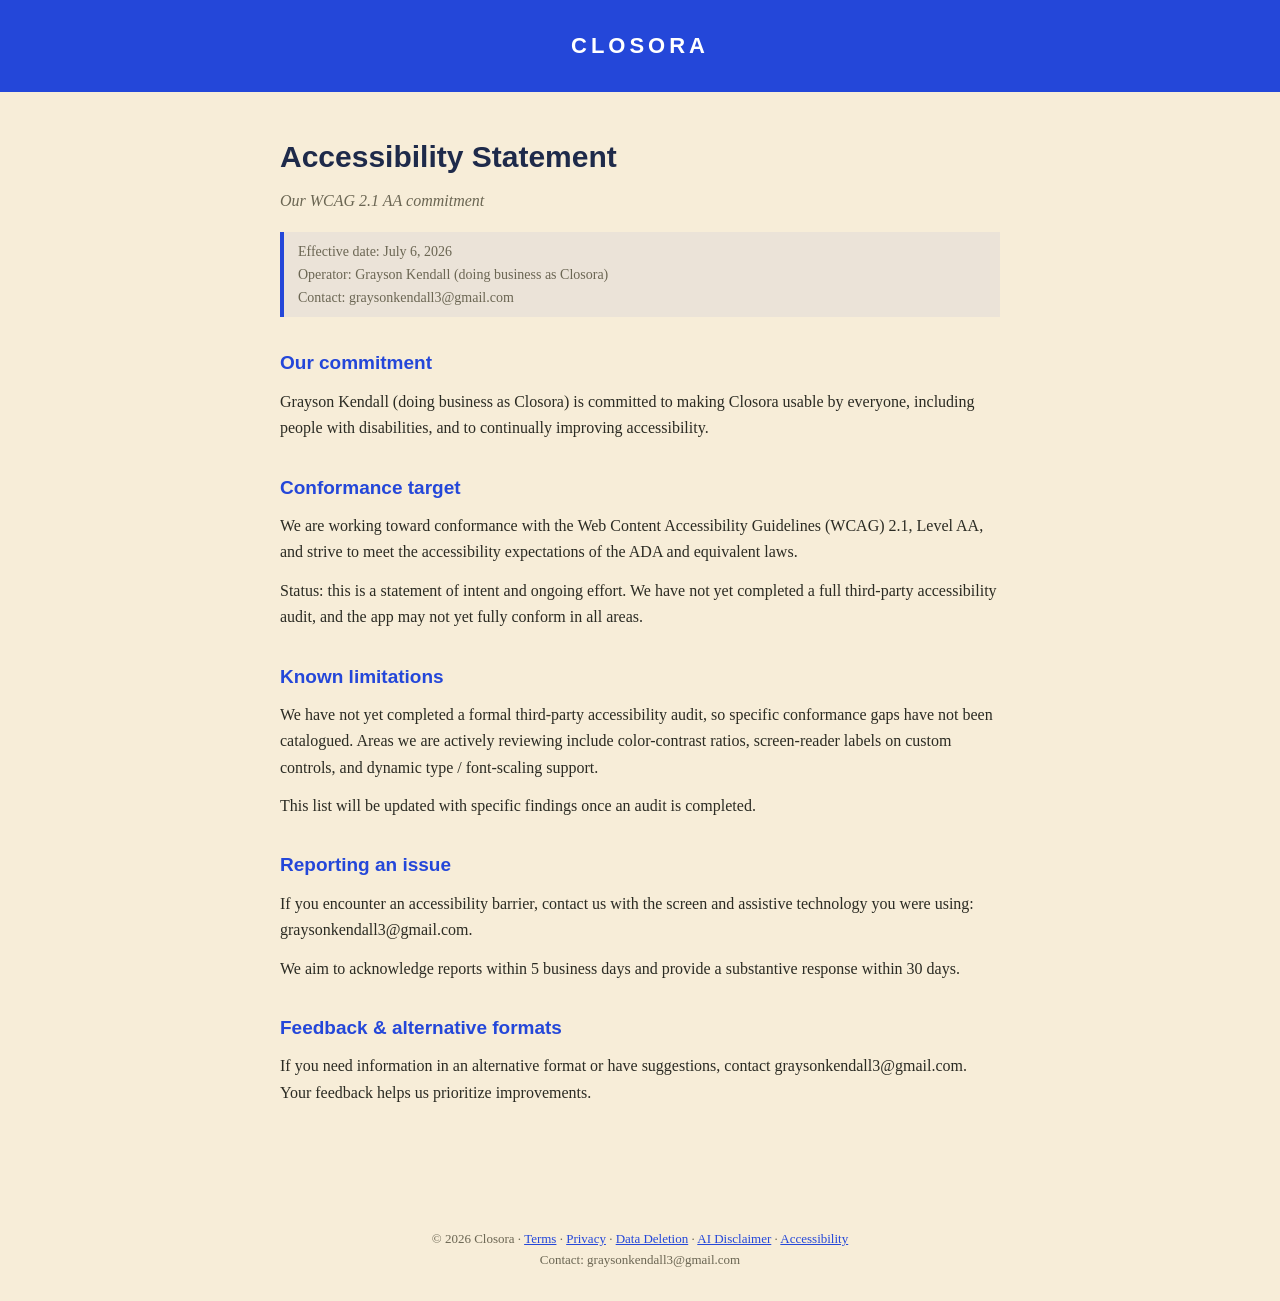
==== accessibility/index.html @ 4fdc5ac1 "Closora site: landing + legal pages (terms, privacy, data deletion, AI disclaimer, accessibility) Co" ====
<!doctype html>
<html lang="en">
<head>
<meta charset="utf-8">
<meta name="viewport" content="width=device-width, initial-scale=1">
<title>Accessibility Statement — Closora</title>
<style>
:root{--blue:#2447D9;--cream:#F7EDD8;--navy:#1E2A4A;--ink:#2b2b23}
*{box-sizing:border-box;margin:0;padding:0}
body{font-family:Georgia,'Times New Roman',serif;background:var(--cream);color:var(--ink);line-height:1.65}
header{background:var(--blue);padding:28px 20px;text-align:center}
header a{color:#fff;text-decoration:none;font-family:Verdana,Arial,sans-serif;font-weight:bold;font-size:22px;letter-spacing:4px}
main{max-width:760px;margin:0 auto;padding:40px 20px 80px}
h1{font-family:Verdana,Arial,sans-serif;color:var(--navy);font-size:30px;margin-bottom:6px}
.subtitle{color:#6b6653;font-style:italic;margin-bottom:18px}
.meta{font-size:14px;color:#6b6653;border-left:4px solid var(--blue);padding:8px 14px;background:rgba(36,71,217,.06);margin-bottom:28px}
h2{font-family:Verdana,Arial,sans-serif;color:var(--blue);font-size:19px;margin:30px 0 10px}
p{margin-bottom:12px}
footer{text-align:center;padding:30px 20px;font-size:13px;color:#6b6653}
footer a{color:var(--blue)}
.cards{display:grid;grid-template-columns:repeat(auto-fit,minmax(220px,1fr));gap:16px;margin-top:30px}
.card{display:block;background:#fff;border:2px solid var(--navy);border-radius:10px;padding:20px;text-decoration:none;color:var(--ink);box-shadow:4px 4px 0 var(--navy)}
.card b{display:block;color:var(--blue);font-family:Verdana,Arial,sans-serif;margin-bottom:6px}
.hero{text-align:center;padding:30px 0 10px}
.hero h1{font-size:34px}
.hero p{max-width:520px;margin:14px auto;color:#55503f}
</style>
</head>
<body>
<header><a href="/">CLOSORA</a></header>
<main>
<h1>Accessibility Statement</h1>
<p class="subtitle">Our WCAG 2.1 AA commitment</p>
<div class="meta">Effective date: July 6, 2026<br>Operator: Grayson Kendall (doing business as Closora)<br>Contact: graysonkendall3@gmail.com</div>
<h2>Our commitment</h2>
<p>Grayson Kendall (doing business as Closora) is committed to making Closora usable by everyone, including people with disabilities, and to continually improving accessibility.</p>
<h2>Conformance target</h2>
<p>We are working toward conformance with the Web Content Accessibility Guidelines (WCAG) 2.1, Level AA, and strive to meet the accessibility expectations of the ADA and equivalent laws.</p>
<p>Status: this is a statement of intent and ongoing effort. We have not yet completed a full third-party accessibility audit, and the app may not yet fully conform in all areas.</p>
<h2>Known limitations</h2>
<p>We have not yet completed a formal third-party accessibility audit, so specific conformance gaps have not been catalogued. Areas we are actively reviewing include color-contrast ratios, screen-reader labels on custom controls, and dynamic type / font-scaling support.</p>
<p>This list will be updated with specific findings once an audit is completed.</p>
<h2>Reporting an issue</h2>
<p>If you encounter an accessibility barrier, contact us with the screen and assistive technology you were using: graysonkendall3@gmail.com.</p>
<p>We aim to acknowledge reports within 5 business days and provide a substantive response within 30 days.</p>
<h2>Feedback &amp; alternative formats</h2>
<p>If you need information in an alternative format or have suggestions, contact graysonkendall3@gmail.com. Your feedback helps us prioritize improvements.</p>

</main>
<footer>
&copy; 2026 Closora &middot; <a href="/terms/">Terms</a> &middot; <a href="/privacy/">Privacy</a> &middot; <a href="/data-deletion/">Data Deletion</a> &middot; <a href="/ai-disclaimer/">AI Disclaimer</a> &middot; <a href="/accessibility/">Accessibility</a><br>
Contact: graysonkendall3@gmail.com
</footer>
</body>
</html>
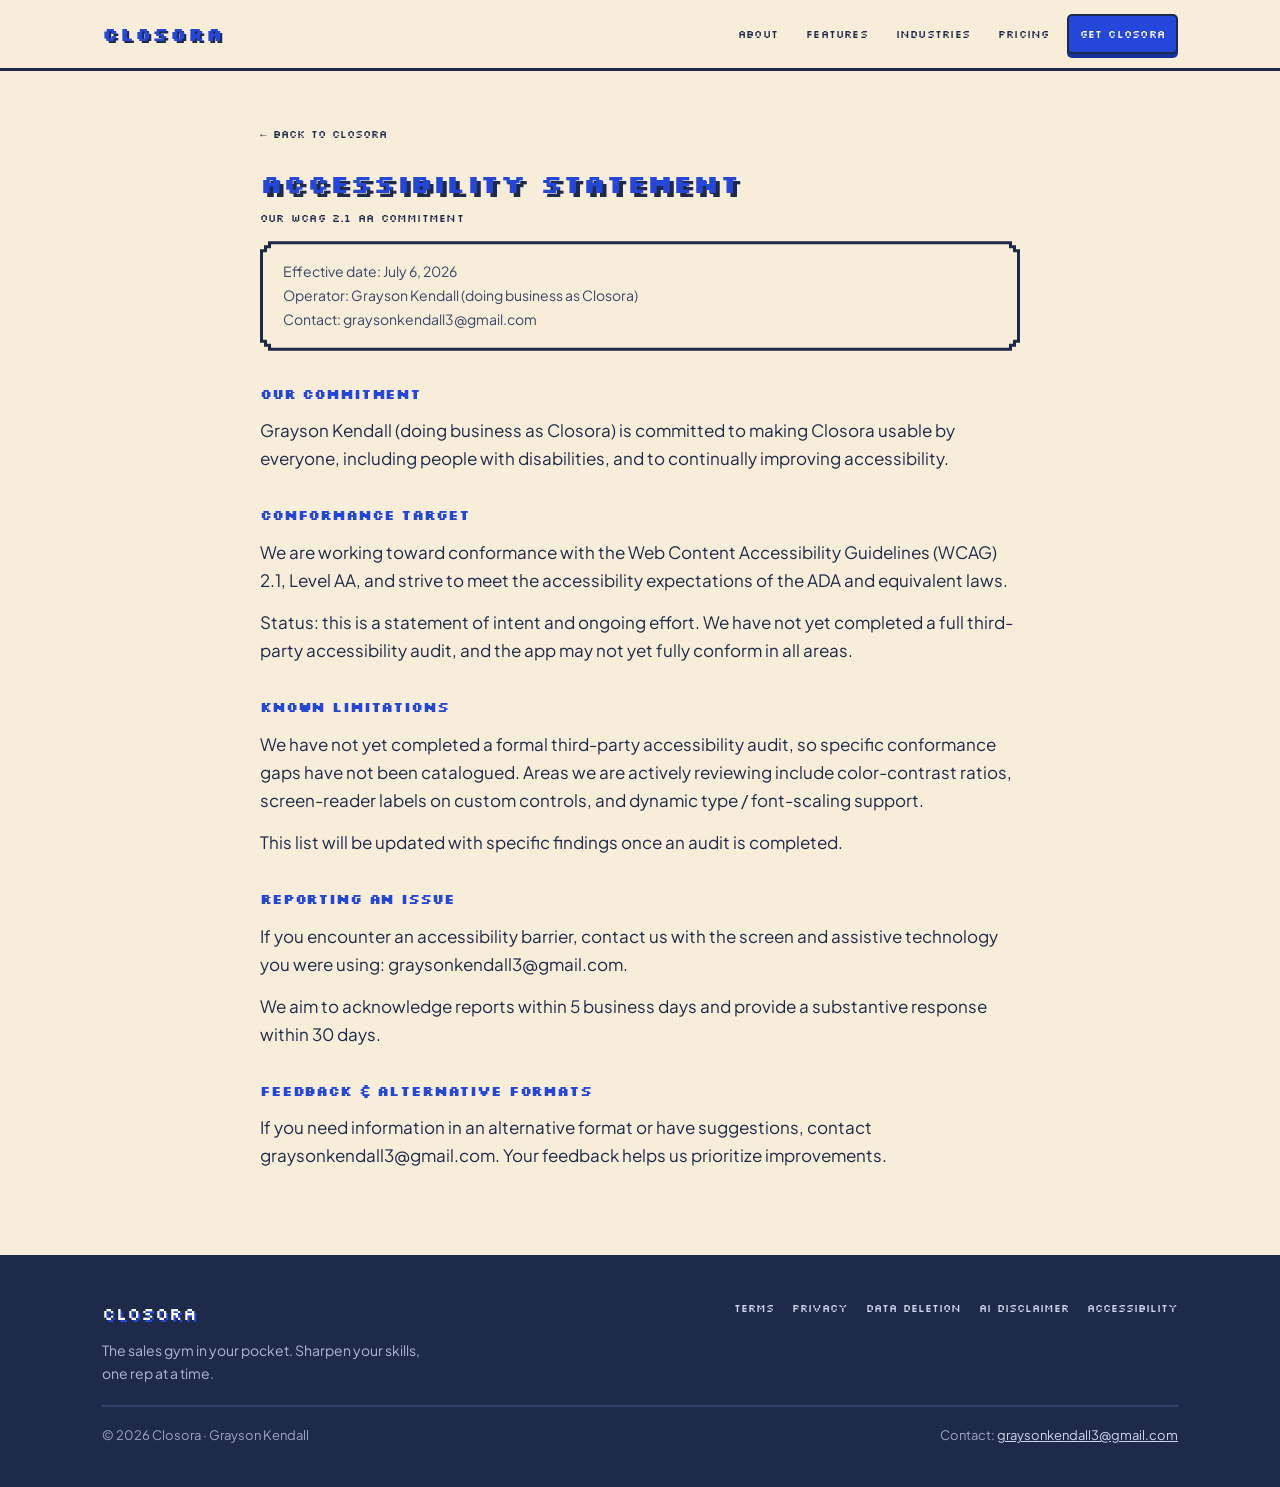
==== commit 1deb9c1c: "Redesign: full pixel-art brand (Silkscreen/Jakarta, pixel panels, toy keys), About + features + pric" ====
--- a/accessibility/index.html
+++ b/accessibility/index.html
@@ -4,52 +4,89 @@
 <meta charset="utf-8">
 <meta name="viewport" content="width=device-width, initial-scale=1">
 <title>Accessibility Statement — Closora</title>
-<style>
-:root{--blue:#2447D9;--cream:#F7EDD8;--navy:#1E2A4A;--ink:#2b2b23}
-*{box-sizing:border-box;margin:0;padding:0}
-body{font-family:Georgia,'Times New Roman',serif;background:var(--cream);color:var(--ink);line-height:1.65}
-header{background:var(--blue);padding:28px 20px;text-align:center}
-header a{color:#fff;text-decoration:none;font-family:Verdana,Arial,sans-serif;font-weight:bold;font-size:22px;letter-spacing:4px}
-main{max-width:760px;margin:0 auto;padding:40px 20px 80px}
-h1{font-family:Verdana,Arial,sans-serif;color:var(--navy);font-size:30px;margin-bottom:6px}
-.subtitle{color:#6b6653;font-style:italic;margin-bottom:18px}
-.meta{font-size:14px;color:#6b6653;border-left:4px solid var(--blue);padding:8px 14px;background:rgba(36,71,217,.06);margin-bottom:28px}
-h2{font-family:Verdana,Arial,sans-serif;color:var(--blue);font-size:19px;margin:30px 0 10px}
-p{margin-bottom:12px}
-footer{text-align:center;padding:30px 20px;font-size:13px;color:#6b6653}
-footer a{color:var(--blue)}
-.cards{display:grid;grid-template-columns:repeat(auto-fit,minmax(220px,1fr));gap:16px;margin-top:30px}
-.card{display:block;background:#fff;border:2px solid var(--navy);border-radius:10px;padding:20px;text-decoration:none;color:var(--ink);box-shadow:4px 4px 0 var(--navy)}
-.card b{display:block;color:var(--blue);font-family:Verdana,Arial,sans-serif;margin-bottom:6px}
-.hero{text-align:center;padding:30px 0 10px}
-.hero h1{font-size:34px}
-.hero p{max-width:520px;margin:14px auto;color:#55503f}
-</style>
+<meta name="description" content="Closora's accessibility commitment — working toward WCAG 2.1 Level AA.">
+<link rel="canonical" href="https://closoraapp.com/accessibility/">
+<meta name="theme-color" content="#F7EDD8">
+<meta property="og:type" content="website">
+<meta property="og:site_name" content="Closora">
+<meta property="og:title" content="Accessibility Statement — Closora">
+<meta property="og:description" content="Our WCAG 2.1 AA commitment.">
+<meta property="og:url" content="https://closoraapp.com/accessibility/">
+<meta property="og:image" content="https://closoraapp.com/assets/pose-1.png">
+<link rel="preconnect" href="https://fonts.googleapis.com">
+<link rel="preconnect" href="https://fonts.gstatic.com" crossorigin>
+<link href="https://fonts.googleapis.com/css2?family=Silkscreen:wght@400;700&family=Plus+Jakarta+Sans:wght@400;500;600;700&display=swap" rel="stylesheet">
+<link rel="stylesheet" href="/assets/site.css">
 </head>
 <body>
-<header><a href="/">CLOSORA</a></header>
-<main>
-<h1>Accessibility Statement</h1>
-<p class="subtitle">Our WCAG 2.1 AA commitment</p>
-<div class="meta">Effective date: July 6, 2026<br>Operator: Grayson Kendall (doing business as Closora)<br>Contact: graysonkendall3@gmail.com</div>
-<h2>Our commitment</h2>
-<p>Grayson Kendall (doing business as Closora) is committed to making Closora usable by everyone, including people with disabilities, and to continually improving accessibility.</p>
-<h2>Conformance target</h2>
-<p>We are working toward conformance with the Web Content Accessibility Guidelines (WCAG) 2.1, Level AA, and strive to meet the accessibility expectations of the ADA and equivalent laws.</p>
-<p>Status: this is a statement of intent and ongoing effort. We have not yet completed a full third-party accessibility audit, and the app may not yet fully conform in all areas.</p>
-<h2>Known limitations</h2>
-<p>We have not yet completed a formal third-party accessibility audit, so specific conformance gaps have not been catalogued. Areas we are actively reviewing include color-contrast ratios, screen-reader labels on custom controls, and dynamic type / font-scaling support.</p>
-<p>This list will be updated with specific findings once an audit is completed.</p>
-<h2>Reporting an issue</h2>
-<p>If you encounter an accessibility barrier, contact us with the screen and assistive technology you were using: graysonkendall3@gmail.com.</p>
-<p>We aim to acknowledge reports within 5 business days and provide a substantive response within 30 days.</p>
-<h2>Feedback &amp; alternative formats</h2>
-<p>If you need information in an alternative format or have suggestions, contact graysonkendall3@gmail.com. Your feedback helps us prioritize improvements.</p>
+<a class="skip" href="#main">Skip to content</a>
 
+<header class="site-header">
+  <div class="wrap">
+    <a class="brand" href="/">CLOSORA</a>
+    <nav class="nav" aria-label="Primary">
+      <a href="/#about">About</a>
+      <a href="/#features">Features</a>
+      <a href="/#industries">Industries</a>
+      <a href="/#pricing">Pricing</a>
+      <a class="nav-cta" href="/#get">Get Closora</a>
+    </nav>
+  </div>
+</header>
+
+<main id="main" class="legal">
+  <div class="wrap">
+    <div class="legal__inner">
+      <a class="back" href="/">&larr; Back to Closora</a>
+      <h1 class="px-title">Accessibility Statement</h1>
+      <p class="legal__sub">Our WCAG 2.1 AA commitment</p>
+      <div class="legal__meta panel panel--cream">
+        <div class="panel__in">
+          Effective date: July 6, 2026<br>
+          Operator: Grayson Kendall (doing business as Closora)<br>
+          Contact: graysonkendall3@gmail.com
+        </div>
+      </div>
+
+      <h2>Our commitment</h2>
+      <p>Grayson Kendall (doing business as Closora) is committed to making Closora usable by everyone, including people with disabilities, and to continually improving accessibility.</p>
+      <h2>Conformance target</h2>
+      <p>We are working toward conformance with the Web Content Accessibility Guidelines (WCAG) 2.1, Level AA, and strive to meet the accessibility expectations of the ADA and equivalent laws.</p>
+      <p>Status: this is a statement of intent and ongoing effort. We have not yet completed a full third-party accessibility audit, and the app may not yet fully conform in all areas.</p>
+      <h2>Known limitations</h2>
+      <p>We have not yet completed a formal third-party accessibility audit, so specific conformance gaps have not been catalogued. Areas we are actively reviewing include color-contrast ratios, screen-reader labels on custom controls, and dynamic type / font-scaling support.</p>
+      <p>This list will be updated with specific findings once an audit is completed.</p>
+      <h2>Reporting an issue</h2>
+      <p>If you encounter an accessibility barrier, contact us with the screen and assistive technology you were using: graysonkendall3@gmail.com.</p>
+      <p>We aim to acknowledge reports within 5 business days and provide a substantive response within 30 days.</p>
+      <h2>Feedback &amp; alternative formats</h2>
+      <p>If you need information in an alternative format or have suggestions, contact graysonkendall3@gmail.com. Your feedback helps us prioritize improvements.</p>
+    </div>
+  </div>
 </main>
-<footer>
-&copy; 2026 Closora &middot; <a href="/terms/">Terms</a> &middot; <a href="/privacy/">Privacy</a> &middot; <a href="/data-deletion/">Data Deletion</a> &middot; <a href="/ai-disclaimer/">AI Disclaimer</a> &middot; <a href="/accessibility/">Accessibility</a><br>
-Contact: graysonkendall3@gmail.com
+
+<footer class="site-footer">
+  <div class="wrap">
+    <div class="footer__top">
+      <div>
+        <div class="footer__brand">CLOSORA</div>
+        <p class="footer__tag">The sales gym in your pocket. Sharpen your skills, one rep at a time.</p>
+      </div>
+      <nav class="footer__links" aria-label="Legal">
+        <a href="/terms/">Terms</a>
+        <a href="/privacy/">Privacy</a>
+        <a href="/data-deletion/">Data Deletion</a>
+        <a href="/ai-disclaimer/">AI Disclaimer</a>
+        <a href="/accessibility/">Accessibility</a>
+      </nav>
+    </div>
+    <div class="footer__bottom">
+      <span>&copy; 2026 Closora · Grayson Kendall</span>
+      <span>Contact: <a href="mailto:graysonkendall3@gmail.com">graysonkendall3@gmail.com</a></span>
+    </div>
+  </div>
 </footer>
+
+<script src="/assets/site.js" defer></script>
 </body>
-</html>+</html>
--- a/assets/site.css
+++ b/assets/site.css
@@ -0,0 +1,407 @@
+/* ===========================================================
+   Closora — shared brand stylesheet
+   Pixel-toy design system: cream + royal blue + navy borders.
+   Fonts: Silkscreen (display/labels), Plus Jakarta Sans (body).
+   =========================================================== */
+
+:root{
+  --blue:#2447D9;
+  --blue-edge:#1730A0;      /* darker same-hue underside for keys */
+  --blue-deep:#16308F;
+  --cream:#F7EDD8;
+  --cream-2:#F1E4C8;        /* slightly deeper cream for bands */
+  --navy:#1E2A4A;           /* ink + borders */
+  --amber:#C77F12;
+  --amber-edge:#8A5709;
+  --emerald:#15803D;
+  --emerald-edge:#0C5127;
+  --white:#ffffff;
+  --ink:#1E2A4A;            /* body text = navy */
+  --muted:#3B4668;          /* muted body, AA on cream */
+  --font-px:'Silkscreen', ui-monospace, monospace;
+  --font-body:'Plus Jakarta Sans', system-ui, -apple-system, Segoe UI, Roboto, sans-serif;
+
+  /* Signature stepped "8-bit" corner (2 steps of 4px). Reused on every panel. */
+  --px-corner:polygon(
+    0 8px, 4px 8px, 4px 4px, 8px 4px, 8px 0,
+    calc(100% - 8px) 0, calc(100% - 8px) 4px, calc(100% - 4px) 4px, calc(100% - 4px) 8px, 100% 8px,
+    100% calc(100% - 8px), calc(100% - 4px) calc(100% - 8px), calc(100% - 4px) calc(100% - 4px), calc(100% - 8px) calc(100% - 4px), calc(100% - 8px) 100%,
+    8px 100%, 8px calc(100% - 4px), 4px calc(100% - 4px), 4px calc(100% - 8px), 0 calc(100% - 8px)
+  );
+}
+
+*{box-sizing:border-box}
+html{scroll-behavior:smooth}
+body{
+  margin:0;
+  background:var(--cream);
+  color:var(--ink);
+  font-family:var(--font-body);
+  font-size:17px;
+  line-height:1.65;
+  -webkit-font-smoothing:antialiased;
+  text-rendering:optimizeLegibility;
+  overflow-x:hidden;
+}
+img{max-width:100%;height:auto;display:block}
+a{color:var(--blue)}
+
+/* Let grid/flex items shrink below their content's intrinsic width so wide
+   pixel art + Silkscreen text never force the page wider than the viewport. */
+.hero__copy,.hero__art,.hero__cta,
+.feature>*,.mgr>*,.plan,.stat,
+.cta-band .wrap>*,.footer__top>*{min-width:0}
+
+/* Crisp pixel art everywhere it matters */
+.pixelated{image-rendering:pixelated;image-rendering:crisp-edges}
+
+/* Accessible skip link */
+.skip{
+  position:absolute;left:-999px;top:0;z-index:200;
+  background:var(--navy);color:#fff;padding:12px 18px;
+  font-family:var(--font-px);font-size:12px;border-radius:0 0 6px 0;
+}
+.skip:focus{left:0}
+
+/* Focus states — visible, on-brand */
+a:focus-visible,button:focus-visible,.key:focus-visible{
+  outline:3px solid var(--amber);
+  outline-offset:3px;
+}
+
+.wrap{width:100%;max-width:1120px;margin:0 auto;padding:0 22px}
+
+/* ---------- Pixel headings (blue + navy 3D offset) ---------- */
+.px-title{
+  font-family:var(--font-px);font-weight:700;
+  color:var(--blue);
+  text-shadow:4px 4px 0 var(--navy);
+  line-height:1.15;letter-spacing:.01em;
+  margin:0;
+}
+.px-eyebrow{
+  font-family:var(--font-px);font-weight:400;
+  font-size:12px;letter-spacing:.06em;text-transform:uppercase;
+  color:var(--amber);margin:0 0 14px;
+}
+
+/* ---------- Pixel panel (two-layer: navy border + stepped corners + hard shadow) ---------- */
+.panel{
+  --fill:var(--white);
+  position:relative;
+  background:var(--navy);            /* becomes the 3px border */
+  clip-path:var(--px-corner);
+  padding:3px;
+  filter:drop-shadow(6px 6px 0 var(--navy));
+}
+.panel::before{
+  content:"";position:absolute;inset:3px;
+  background:var(--fill);
+  clip-path:var(--px-corner);
+  z-index:0;
+}
+.panel__in{position:relative;z-index:1;padding:26px 28px}
+.panel--blue{--fill:var(--blue)}
+.panel--blue .panel__in{color:#fff}
+.panel--cream{--fill:var(--cream)}
+
+/* ---------- Toy-key buttons ---------- */
+.key{
+  font-family:var(--font-px);font-weight:700;
+  font-size:13px;letter-spacing:.02em;text-transform:uppercase;
+  display:inline-flex;align-items:center;justify-content:center;gap:.55em;
+  padding:15px 26px;min-height:52px;
+  color:#fff;background:var(--blue);
+  border:3px solid var(--navy);border-radius:5px;
+  box-shadow:0 6px 0 0 var(--blue-edge);
+  cursor:pointer;text-decoration:none;
+  max-width:100%;white-space:normal;text-align:center;line-height:1.3;
+  transition:transform .07s ease, box-shadow .07s ease, filter .07s ease;
+}
+.key:hover{filter:brightness(1.05)}
+.key:active{transform:translateY(6px);box-shadow:0 0 0 0 var(--blue-edge)}
+.key--amber{background:var(--amber);color:var(--navy);box-shadow:0 6px 0 0 var(--amber-edge)}
+.key--amber:active{box-shadow:0 0 0 0 var(--amber-edge)}
+.key--emerald{background:var(--emerald);box-shadow:0 6px 0 0 var(--emerald-edge)}
+.key--emerald:active{box-shadow:0 0 0 0 var(--emerald-edge)}
+.key--ghost{background:var(--white);color:var(--navy);box-shadow:0 6px 0 0 #cbd0dd}
+.key--ghost:active{box-shadow:0 0 0 0 #cbd0dd}
+.key[aria-disabled="true"]{cursor:default}
+.key[aria-disabled="true"]:active{transform:none}
+
+.key--sm{font-size:11px;padding:11px 18px;min-height:44px;box-shadow:0 5px 0 0 var(--blue-edge)}
+.key--sm:active{box-shadow:0 0 0 0 var(--blue-edge)}
+
+/* ---------- Pixel chips / tags ---------- */
+.chip{
+  display:inline-flex;align-items:center;gap:.4em;
+  font-family:var(--font-px);font-size:11px;letter-spacing:.02em;
+  background:var(--white);color:var(--navy);
+  border:3px solid var(--navy);border-radius:4px;
+  padding:8px 12px;
+}
+.chip--amber{background:var(--amber);color:var(--navy)}
+.chip--emerald{background:var(--emerald);color:#fff}
+.chip--blue{background:var(--blue);color:#fff}
+
+/* ===========================================================
+   HEADER (sticky, compresses + gains hard shadow on scroll)
+   =========================================================== */
+.site-header{
+  position:sticky;top:0;z-index:100;
+  background:var(--cream);
+  border-bottom:3px solid var(--navy);
+  transition:box-shadow .18s ease, padding .18s ease, background .18s ease;
+}
+.site-header.scrolled{box-shadow:0 4px 0 rgba(30,42,74,.16)}
+.site-header .wrap{
+  display:flex;align-items:center;justify-content:space-between;gap:18px;
+  padding-top:14px;padding-bottom:14px;
+  transition:padding .18s ease;
+}
+.site-header.scrolled .wrap{padding-top:9px;padding-bottom:9px}
+.brand{
+  font-family:var(--font-px);font-weight:700;font-size:19px;letter-spacing:.04em;
+  color:var(--blue);text-decoration:none;text-shadow:2px 2px 0 var(--navy);
+  white-space:nowrap;
+}
+.nav{display:flex;align-items:center;gap:6px;flex-wrap:wrap;justify-content:flex-end}
+.nav a{
+  font-family:var(--font-px);font-size:11px;letter-spacing:.02em;
+  color:var(--navy);text-decoration:none;
+  padding:9px 11px;border-radius:5px;
+  min-height:38px;display:inline-flex;align-items:center;
+}
+.nav a:hover{background:rgba(36,71,217,.10);color:var(--blue)}
+.nav a.nav-cta{
+  background:var(--blue);color:#fff;border:2px solid var(--navy);
+  box-shadow:0 4px 0 var(--blue-edge);
+}
+.nav a.nav-cta:hover{background:var(--blue);color:#fff}
+
+/* ===========================================================
+   HERO
+   =========================================================== */
+.hero{padding:54px 0 40px;position:relative;overflow:hidden}
+.hero__grid{display:grid;grid-template-columns:1.05fr .95fr;gap:40px;align-items:center}
+.hero__logo{width:100%;max-width:520px;height:auto;margin:0 0 22px}
+.hero h1{font-size:30px;margin:0 0 16px}
+.hero__sub{font-size:19px;color:var(--muted);max-width:34ch;margin:0 0 26px}
+.hero__cta{display:flex;flex-wrap:wrap;gap:14px;align-items:center}
+.hero__note{
+  margin:18px 0 0;font-family:var(--font-px);font-size:10px;letter-spacing:.03em;
+  color:var(--muted);
+}
+.hero__art{position:relative;display:flex;justify-content:center;align-items:center;min-height:280px}
+.hero__mascot{width:300px;height:auto;filter:drop-shadow(0 14px 0 rgba(30,42,74,.10))}
+.floaty{animation:float 5.5s ease-in-out infinite}
+@keyframes float{0%,100%{transform:translateY(0)}50%{transform:translateY(-14px)}}
+/* decorative pixel sparkles */
+.spark{position:absolute;width:16px;height:16px;background:var(--amber);z-index:-1;
+  clip-path:polygon(50% 0,58% 42%,100% 50%,58% 58%,50% 100%,42% 58%,0 50%,42% 42%)}
+.spark.s1{top:8%;left:6%;background:var(--blue);animation:twinkle 3.4s ease-in-out infinite}
+.spark.s2{top:22%;right:8%;background:var(--amber);width:22px;height:22px;animation:twinkle 4.2s ease-in-out .6s infinite}
+.spark.s3{bottom:14%;left:14%;background:var(--emerald);width:13px;height:13px;animation:twinkle 3.8s ease-in-out .3s infinite}
+@keyframes twinkle{0%,100%{transform:scale(1);opacity:.9}50%{transform:scale(.55);opacity:.4}}
+
+/* ===========================================================
+   STAT STRIP
+   =========================================================== */
+.stats{padding:8px 0 20px}
+.stats__row{display:grid;grid-template-columns:repeat(4,1fr);gap:16px}
+.stat{text-align:center}
+.stat .num{font-family:var(--font-px);font-weight:700;font-size:30px;color:var(--blue);
+  text-shadow:3px 3px 0 var(--navy);line-height:1}
+.stat .lab{margin-top:14px;font-size:13px;color:var(--muted);font-weight:600;line-height:1.35}
+
+/* ===========================================================
+   GENERIC SECTION
+   =========================================================== */
+.section{padding:56px 0}
+.section--band{background:var(--cream-2);border-top:3px solid var(--navy);border-bottom:3px solid var(--navy)}
+.section__head{max-width:720px;margin:0 0 38px}
+.section__head.center{margin-left:auto;margin-right:auto;text-align:center}
+.section h2{font-size:24px}
+.lead{font-size:19px;color:var(--muted);margin:16px 0 0}
+
+/* About panel */
+.about__body{font-size:18px;color:var(--ink)}
+.about__body strong{color:var(--blue)}
+
+/* ---------- Feature rows (alternating zig-zag) ---------- */
+.feature{display:grid;grid-template-columns:1fr 1fr;gap:44px;align-items:center;margin:0 0 44px}
+.feature:last-child{margin-bottom:0}
+.feature.rev .feature__art{order:2}
+.feature.rev .feature__copy{order:1}
+.feature__copy h3{font-family:var(--font-px);font-weight:700;font-size:17px;color:var(--navy);
+  margin:14px 0 12px;line-height:1.3}
+.feature__copy p{color:var(--muted);margin:0 0 14px}
+.feature__list{list-style:none;padding:0;margin:6px 0 0;display:flex;flex-direction:column;gap:9px}
+.feature__list li{position:relative;padding-left:26px;color:var(--ink);font-weight:500}
+.feature__list li::before{content:"";position:absolute;left:0;top:7px;width:12px;height:12px;
+  background:var(--emerald);clip-path:polygon(0 40%,40% 100%,100% 12%,82% 0,38% 66%,16% 24%)}
+.feature__art{display:flex;justify-content:center}
+.feature__mascot{width:230px;height:auto}
+
+/* Manager Mode highlight (blue panel) */
+.mgr{display:grid;grid-template-columns:1fr auto;gap:32px;align-items:center}
+.mgr h3{font-family:var(--font-px);font-size:18px;margin:0 0 14px;text-shadow:3px 3px 0 var(--navy);color:#fff}
+.mgr p{margin:0;color:#e7ecff}
+.mgr__mascot{width:170px;height:auto}
+
+/* Industries chips */
+.industries__chips{display:flex;flex-wrap:wrap;gap:12px;justify-content:center}
+.industries__chips .chip{font-size:12px;padding:11px 16px}
+
+/* ===========================================================
+   PRICING (paywall-style plan cards)
+   =========================================================== */
+.plans{display:grid;grid-template-columns:1fr 1fr;gap:26px;max-width:820px;margin:0 auto;align-items:stretch}
+.plan{position:relative;display:flex;flex-direction:column}
+.plan>.panel{flex:1;display:flex;flex-direction:column}
+.plan .panel__in{flex:1;display:flex;flex-direction:column;padding:30px 30px}
+.plan__name{font-family:var(--font-px);font-size:14px;letter-spacing:.02em;margin:0 0 18px}
+.plan__price{font-family:var(--font-px);font-weight:700;font-size:38px;line-height:1;margin:0}
+.plan__per{font-family:var(--font-body);font-size:15px;font-weight:600}
+.plan__trial{font-size:14px;font-weight:600;margin:14px 0 22px}
+.plan__feats{list-style:none;padding:0;margin:0 0 26px;display:flex;flex-direction:column;gap:11px;font-size:15px}
+.plan__feats li{position:relative;padding-left:26px}
+.plan__feats li::before{content:"";position:absolute;left:0;top:6px;width:12px;height:12px;
+  background:var(--emerald);clip-path:polygon(0 40%,40% 100%,100% 12%,82% 0,38% 66%,16% 24%)}
+.plan--yearly .plan__feats li::before{background:#7CFFA8}
+.plan__cta{margin-top:auto}
+.plan__cta .key{width:100%}
+.best-chip{
+  position:absolute;top:-15px;right:20px;z-index:3;
+  background:var(--emerald);color:#fff;border:3px solid var(--navy);
+  font-family:var(--font-px);font-size:10px;letter-spacing:.03em;
+  padding:7px 12px;border-radius:4px;box-shadow:3px 3px 0 var(--navy);
+}
+.plan--yearly .plan__per,.plan--yearly .plan__trial{color:#dfe6ff}
+
+/* ===========================================================
+   CTA BAND
+   =========================================================== */
+.cta-band{position:relative;overflow:hidden}
+.cta-band .wrap{display:grid;grid-template-columns:1fr auto;gap:32px;align-items:center}
+.cta-band h2{font-size:26px;margin:0 0 12px}
+.cta-band p{color:var(--muted);margin:0 0 24px;font-size:18px}
+.cta-band__mascot{width:180px;height:auto}
+
+/* ===========================================================
+   FOOTER
+   =========================================================== */
+.site-footer{background:var(--navy);color:#cfd6ea;padding:44px 0 40px;margin-top:0}
+.site-footer .wrap{display:flex;flex-direction:column;gap:20px}
+.footer__top{display:flex;justify-content:space-between;align-items:flex-start;gap:24px;flex-wrap:wrap}
+.footer__brand{font-family:var(--font-px);font-size:18px;color:#fff;text-shadow:2px 2px 0 var(--blue)}
+.footer__tag{margin:10px 0 0;color:#aeb8d6;font-size:14px;max-width:34ch}
+.footer__links{display:flex;flex-wrap:wrap;gap:8px 18px}
+.footer__links a{font-family:var(--font-px);font-size:11px;color:#cfd6ea;text-decoration:none}
+.footer__links a:hover{color:#fff;text-decoration:underline}
+.footer__bottom{border-top:2px solid #33406a;padding-top:18px;display:flex;justify-content:space-between;
+  gap:14px;flex-wrap:wrap;font-size:13px;color:#9aa5c6}
+.footer__bottom a{color:#cfd6ea}
+
+/* ===========================================================
+   LEGAL PAGES
+   =========================================================== */
+.legal{padding:46px 0 72px}
+.legal__inner{max-width:760px;margin:0 auto}
+.legal h1{font-size:26px;margin:0 0 10px}
+.legal__sub{font-family:var(--font-px);font-size:11px;letter-spacing:.02em;color:var(--amber);margin:0 0 22px}
+.legal__meta{
+  font-size:14px;color:var(--muted);line-height:1.7;
+  margin:0 0 34px;
+}
+.legal__meta .panel__in{padding:16px 20px}
+.legal h2{
+  font-family:var(--font-px);font-weight:700;font-size:14px;letter-spacing:-.01em;
+  color:var(--blue);line-height:1.4;
+  margin:34px 0 12px;
+}
+.legal p{margin:0 0 14px;color:var(--ink)}
+.legal a{color:var(--blue)}
+.legal .back{
+  display:inline-flex;align-items:center;gap:.5em;margin-bottom:26px;
+  font-family:var(--font-px);font-size:11px;color:var(--navy);text-decoration:none;
+}
+.legal .back:hover{color:var(--blue)}
+
+/* ===========================================================
+   REVEAL ON SCROLL
+   =========================================================== */
+/* Hidden state only applies once JS has stamped html.js — content stays
+   visible if scripts are blocked or fail to load. */
+html.js .reveal{opacity:0;transform:translateY(26px);transition:opacity .6s ease, transform .6s ease}
+html.js .reveal.in{opacity:1;transform:none}
+
+/* ===========================================================
+   RESPONSIVE
+   =========================================================== */
+@media (max-width:920px){
+  .hero__grid{grid-template-columns:1fr;gap:24px;text-align:center}
+  .hero__logo{margin-left:auto;margin-right:auto}
+  .hero__sub{margin-left:auto;margin-right:auto}
+  .hero__cta{justify-content:center}
+  .hero__art{order:-1;min-height:0}
+  .hero__mascot{width:220px}
+  .feature,.feature.rev{grid-template-columns:1fr;gap:20px;text-align:center;margin-bottom:38px}
+  .feature.rev .feature__art,.feature.rev .feature__copy{order:0}
+  .feature__list{align-items:flex-start;max-width:340px;margin-left:auto;margin-right:auto;text-align:left}
+  .feature__art{order:-1}
+  .mgr{grid-template-columns:1fr;text-align:center}
+  .mgr__mascot{margin:0 auto}
+  .cta-band .wrap{grid-template-columns:1fr;text-align:center}
+  .cta-band__mascot{margin:0 auto;order:-1}
+}
+@media (max-width:720px){
+  .stats__row{grid-template-columns:1fr 1fr;gap:24px 16px}
+  .plans{grid-template-columns:1fr;gap:34px}
+  .nav{display:none}   /* keep header clean on small screens; sections reachable via footer + hero CTA */
+  .site-header .wrap{justify-content:center}
+}
+@media (max-width:480px){
+  body{font-size:16px}
+  .hero{padding-top:38px}
+  .hero h1{font-size:22px}
+  .hero__sub{font-size:17px}
+  .px-title{text-shadow:3px 3px 0 var(--navy)}
+  .section{padding:44px 0}
+  .section h2{font-size:20px}
+  .stat .num{font-size:24px}
+  .panel__in{padding:22px 18px}
+  .footer__bottom{flex-direction:column}
+  /* Feature titles use wide Silkscreen — size down so long words don't clip */
+  .feature__copy h3{font-size:14px;line-height:1.4}
+  .mgr h3{font-size:15px}
+  /* Buttons: smaller Silkscreen + full-width in the hero so nothing overruns */
+  .key{font-size:11px;padding:13px 16px;min-height:48px}
+  .hero__cta{flex-direction:column;align-items:stretch}
+  .hero__cta .key{width:100%}
+}
+@media (max-width:360px){
+  .hero h1{font-size:20px}
+  .feature__mascot{width:200px}
+  .key{font-size:10px;letter-spacing:0}
+}
+
+/* ===========================================================
+   REDUCED MOTION
+   =========================================================== */
+@media (prefers-reduced-motion: reduce){
+  html{scroll-behavior:auto}
+  *,*::before,*::after{animation:none !important;transition:none !important}
+  .reveal{opacity:1;transform:none}
+}
+
+/* ===========================================================
+   PRINT (legal pages readable + printable)
+   =========================================================== */
+@media print{
+  .site-header,.site-footer,.legal .back{display:none}
+  body{background:#fff;color:#000;font-size:12pt}
+  .panel{filter:none}
+  .reveal{opacity:1;transform:none}
+  .legal h1,.legal h2,.px-title{color:#000;text-shadow:none}
+}
